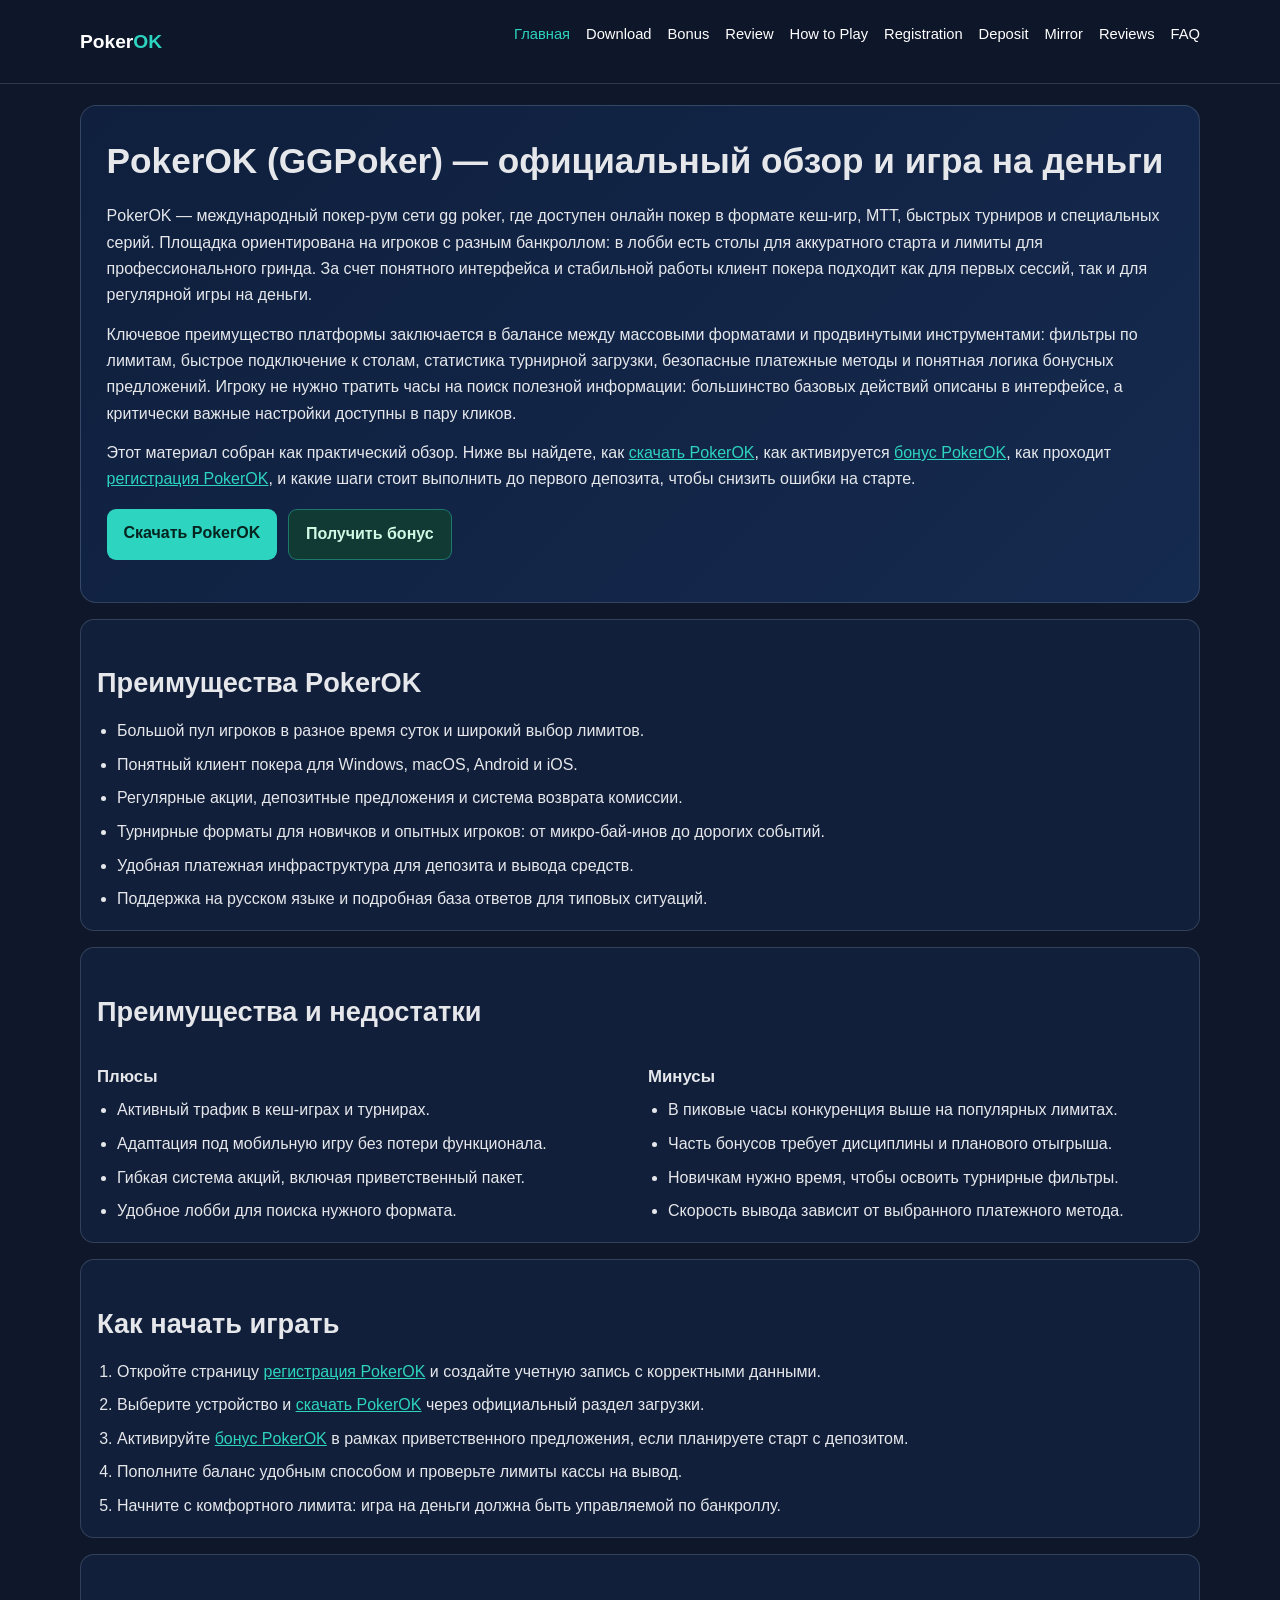
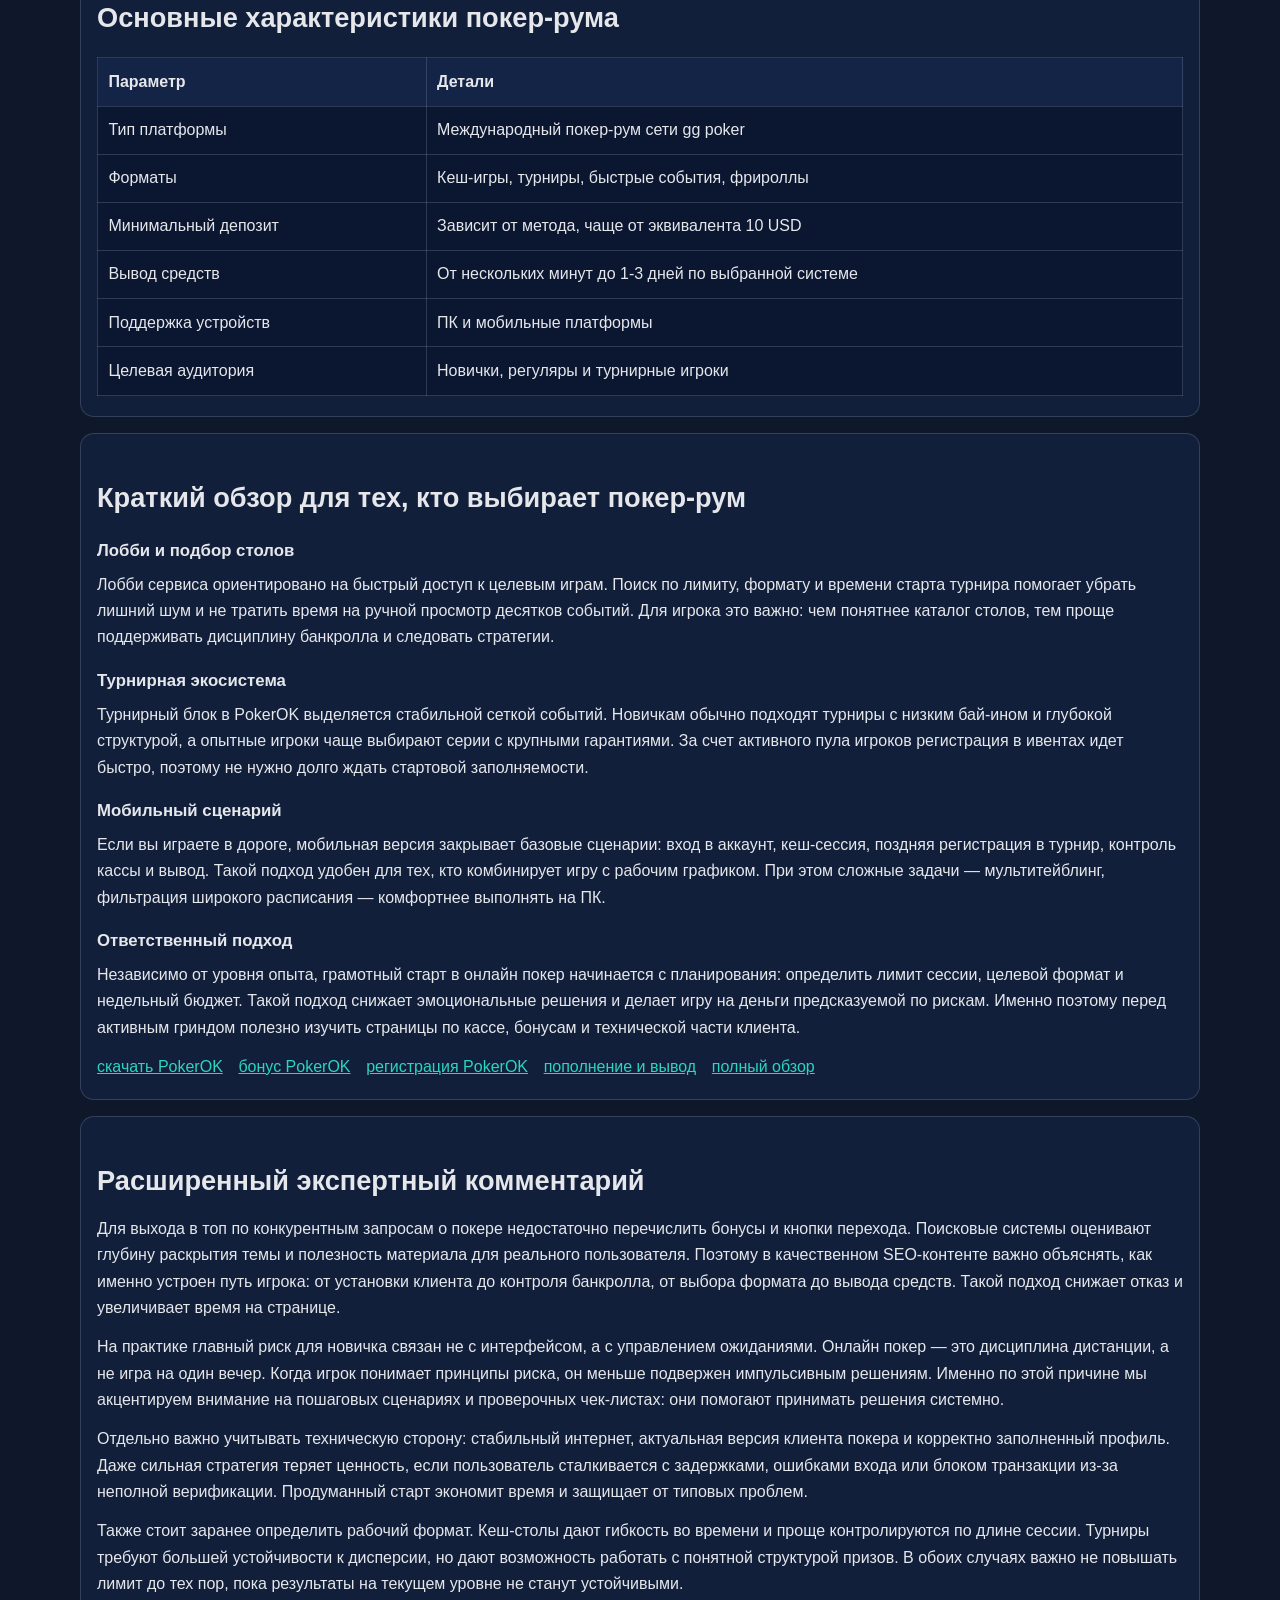
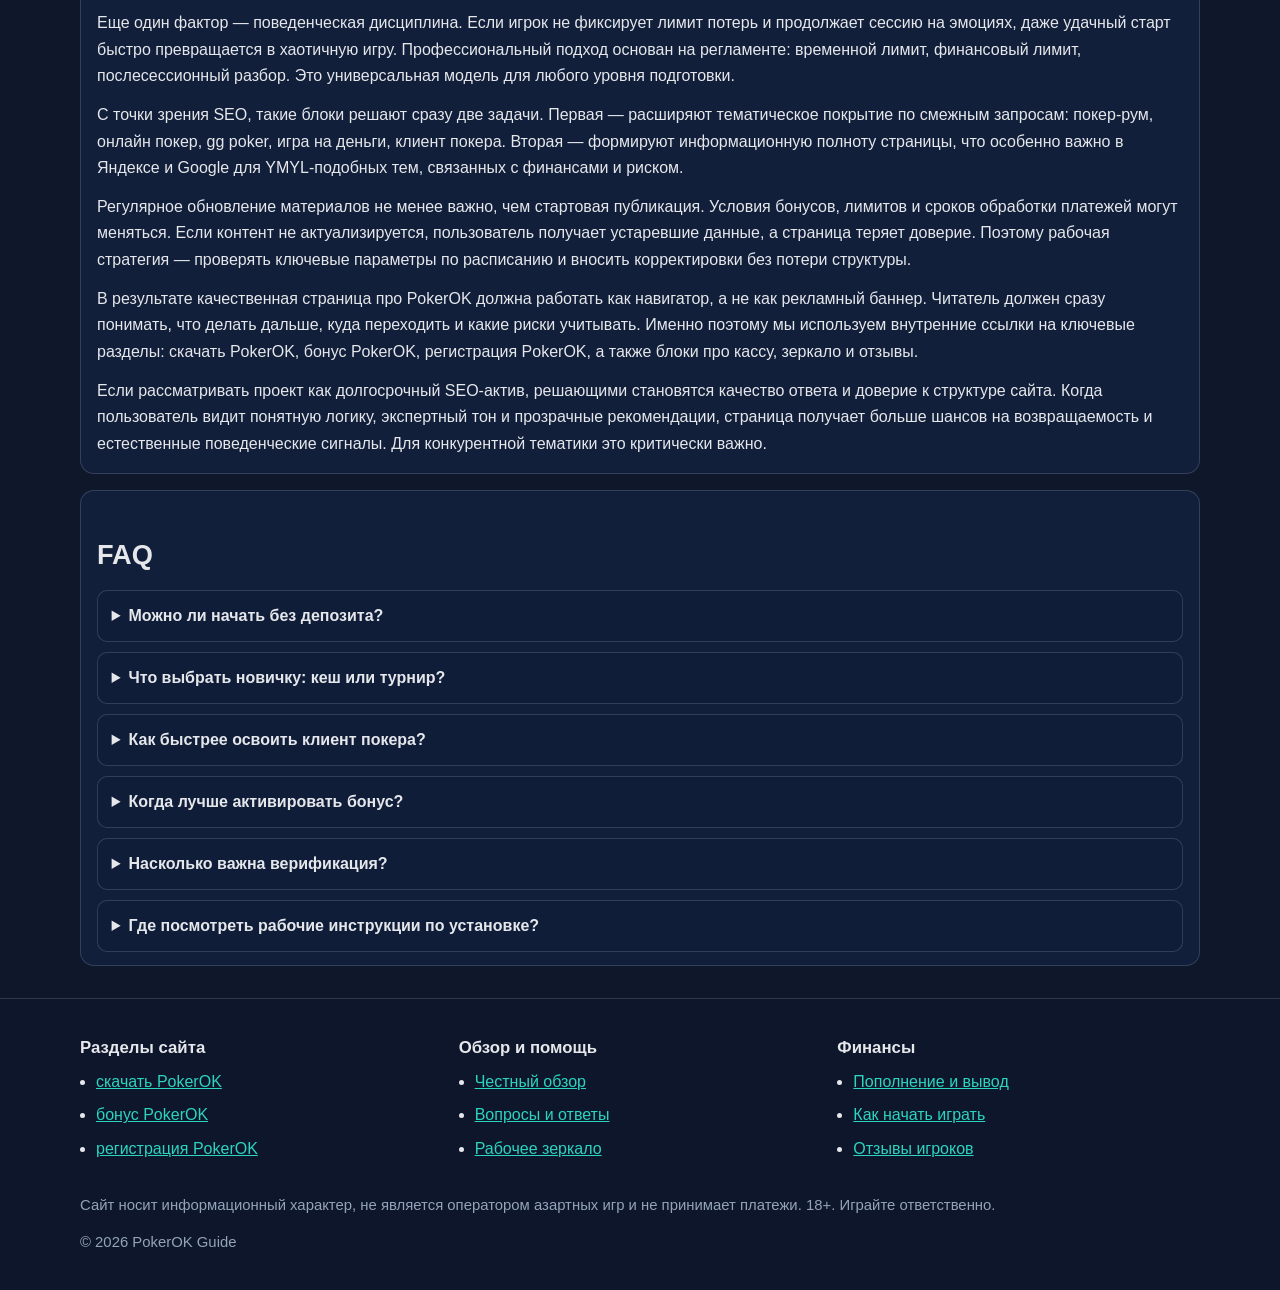
==== index.html @ 64533753 "Add files via upload" ====
<!doctype html>
<html lang="ru">
<head>
    <meta charset="UTF-8">
    <meta name="viewport" content="width=device-width, initial-scale=1.0">
    <title>PokerOK (GGPoker) — официальный обзор и бонусы</title>
    <meta name="description" content="PokerOK (GGPoker): обзор покер-рума, игра на деньги, бонусы, турнирные форматы и пошаговый старт для новичков и опытных игроков.">
    <meta name="robots" content="index,follow,max-snippet:-1,max-image-preview:large,max-video-preview:-1">
    <link rel="canonical" href="https://pokerok077.vercel.app/">
    <meta property="og:type" content="website">
    <meta property="og:locale" content="ru_RU">
    <meta property="og:site_name" content="PokerOK Guide">
    <meta property="og:title" content="PokerOK (GGPoker) — официальный обзор и бонусы">
    <meta property="og:description" content="PokerOK (GGPoker): обзор покер-рума, игра на деньги, бонусы, турнирные форматы и пошаговый старт для новичков и опытных игроков.">
    <meta property="og:url" content="https://pokerok077.vercel.app/">
    <meta name="twitter:card" content="summary_large_image">
    <meta name="twitter:title" content="PokerOK (GGPoker) — официальный обзор и бонусы">
    <meta name="twitter:description" content="PokerOK (GGPoker): обзор покер-рума, игра на деньги, бонусы, турнирные форматы и пошаговый старт для новичков и опытных игроков.">
    <link rel="stylesheet" href="style.css">
</head>
<body>
<header class="site-header">
    <div class="container header-inner">
        <a class="logo" href="index.html">Poker<span>OK</span></a>
        <button class="nav-toggle" data-nav-toggle>Меню</button>
        <nav class="site-nav" data-nav>
            <ul>
                <li><a class="active" href="index.html">Главная</a></li>
                <li><a href="download.html">Download</a></li>
                <li><a href="bonus.html">Bonus</a></li>
                <li><a href="review.html">Review</a></li>
                <li><a href="how-to-play.html">How to Play</a></li>
                <li><a href="registration.html">Registration</a></li>
                <li><a href="deposit-withdrawal.html">Deposit</a></li>
                <li><a href="mirror.html">Mirror</a></li>
                <li><a href="reviews.html">Reviews</a></li>
                <li><a href="faq.html">FAQ</a></li>
            </ul>
        </nav>
    </div>
</header>

<main class="container">
    <section class="hero">
        <h1>PokerOK (GGPoker) — официальный обзор и игра на деньги</h1>
        <p>PokerOK — международный покер-рум сети gg poker, где доступен онлайн покер в формате кеш-игр, МТТ, быстрых турниров и специальных серий. Площадка ориентирована на игроков с разным банкроллом: в лобби есть столы для аккуратного старта и лимиты для профессионального гринда. За счет понятного интерфейса и стабильной работы клиент покера подходит как для первых сессий, так и для регулярной игры на деньги.</p>
        <p>Ключевое преимущество платформы заключается в балансе между массовыми форматами и продвинутыми инструментами: фильтры по лимитам, быстрое подключение к столам, статистика турнирной загрузки, безопасные платежные методы и понятная логика бонусных предложений. Игроку не нужно тратить часы на поиск полезной информации: большинство базовых действий описаны в интерфейсе, а критически важные настройки доступны в пару кликов.</p>
        <p>Этот материал собран как практический обзор. Ниже вы найдете, как <a href="download.html">скачать PokerOK</a>, как активируется <a href="bonus.html">бонус PokerOK</a>, как проходит <a href="registration.html">регистрация PokerOK</a>, и какие шаги стоит выполнить до первого депозита, чтобы снизить ошибки на старте.</p>
        <div class="cta-row">
            <a class="btn" href="https://h0xhaw0za1kg7e.xyz/click/694a872d6bcc637bcb2f4842/4594/16630/subaccount?promocode=POKER2026" target="_blank" rel="nofollow sponsored noopener noreferrer">Скачать PokerOK</a>
            <a class="btn secondary" href="https://h0xhaw0za1kg7e.xyz/click/694a872d6bcc637bcb2f4842/4594/16630/subaccount?promocode=POKER2026" target="_blank" rel="nofollow sponsored noopener noreferrer">Получить бонус</a>
        </div>
    </section>

    <section class="card">
        <h2>Преимущества PokerOK</h2>
        <ul>
            <li>Большой пул игроков в разное время суток и широкий выбор лимитов.</li>
            <li>Понятный клиент покера для Windows, macOS, Android и iOS.</li>
            <li>Регулярные акции, депозитные предложения и система возврата комиссии.</li>
            <li>Турнирные форматы для новичков и опытных игроков: от микро-бай-инов до дорогих событий.</li>
            <li>Удобная платежная инфраструктура для депозита и вывода средств.</li>
            <li>Поддержка на русском языке и подробная база ответов для типовых ситуаций.</li>
        </ul>
    </section>

    <section class="card">
        <h2>Преимущества и недостатки</h2>
        <div class="pros-cons">
            <div>
                <h3>Плюсы</h3>
                <ul>
                    <li>Активный трафик в кеш-играх и турнирах.</li>
                    <li>Адаптация под мобильную игру без потери функционала.</li>
                    <li>Гибкая система акций, включая приветственный пакет.</li>
                    <li>Удобное лобби для поиска нужного формата.</li>
                </ul>
            </div>
            <div>
                <h3>Минусы</h3>
                <ul>
                    <li>В пиковые часы конкуренция выше на популярных лимитах.</li>
                    <li>Часть бонусов требует дисциплины и планового отыгрыша.</li>
                    <li>Новичкам нужно время, чтобы освоить турнирные фильтры.</li>
                    <li>Скорость вывода зависит от выбранного платежного метода.</li>
                </ul>
            </div>
        </div>
    </section>

    <section class="card">
        <h2>Как начать играть</h2>
        <ol>
            <li>Откройте страницу <a href="registration.html">регистрация PokerOK</a> и создайте учетную запись с корректными данными.</li>
            <li>Выберите устройство и <a href="download.html">скачать PokerOK</a> через официальный раздел загрузки.</li>
            <li>Активируйте <a href="bonus.html">бонус PokerOK</a> в рамках приветственного предложения, если планируете старт с депозитом.</li>
            <li>Пополните баланс удобным способом и проверьте лимиты кассы на вывод.</li>
            <li>Начните с комфортного лимита: игра на деньги должна быть управляемой по банкроллу.</li>
        </ol>
    </section>

    <section class="card">
        <h2>Основные характеристики покер-рума</h2>
        <table>
            <tr><th>Параметр</th><th>Детали</th></tr>
            <tr><td>Тип платформы</td><td>Международный покер-рум сети gg poker</td></tr>
            <tr><td>Форматы</td><td>Кеш-игры, турниры, быстрые события, фрироллы</td></tr>
            <tr><td>Минимальный депозит</td><td>Зависит от метода, чаще от эквивалента 10 USD</td></tr>
            <tr><td>Вывод средств</td><td>От нескольких минут до 1-3 дней по выбранной системе</td></tr>
            <tr><td>Поддержка устройств</td><td>ПК и мобильные платформы</td></tr>
            <tr><td>Целевая аудитория</td><td>Новички, регуляры и турнирные игроки</td></tr>
        </table>
    </section>

    <section class="card">
        <h2>Краткий обзор для тех, кто выбирает покер-рум</h2>
        <h3>Лобби и подбор столов</h3>
        <p>Лобби сервиса ориентировано на быстрый доступ к целевым играм. Поиск по лимиту, формату и времени старта турнира помогает убрать лишний шум и не тратить время на ручной просмотр десятков событий. Для игрока это важно: чем понятнее каталог столов, тем проще поддерживать дисциплину банкролла и следовать стратегии.</p>
        <h3>Турнирная экосистема</h3>
        <p>Турнирный блок в PokerOK выделяется стабильной сеткой событий. Новичкам обычно подходят турниры с низким бай-ином и глубокой структурой, а опытные игроки чаще выбирают серии с крупными гарантиями. За счет активного пула игроков регистрация в ивентах идет быстро, поэтому не нужно долго ждать стартовой заполняемости.</p>
        <h3>Мобильный сценарий</h3>
        <p>Если вы играете в дороге, мобильная версия закрывает базовые сценарии: вход в аккаунт, кеш-сессия, поздняя регистрация в турнир, контроль кассы и вывод. Такой подход удобен для тех, кто комбинирует игру с рабочим графиком. При этом сложные задачи — мультитейблинг, фильтрация широкого расписания — комфортнее выполнять на ПК.</p>
        <h3>Ответственный подход</h3>
        <p>Независимо от уровня опыта, грамотный старт в онлайн покер начинается с планирования: определить лимит сессии, целевой формат и недельный бюджет. Такой подход снижает эмоциональные решения и делает игру на деньги предсказуемой по рискам. Именно поэтому перед активным гриндом полезно изучить страницы по кассе, бонусам и технической части клиента.</p>
        <div class="links-line">
            <a href="download.html">скачать PokerOK</a>
            <a href="bonus.html">бонус PokerOK</a>
            <a href="registration.html">регистрация PokerOK</a>
            <a href="deposit-withdrawal.html">пополнение и вывод</a>
            <a href="review.html">полный обзор</a>
        </div>
    </section>

    <section class="card">
        <h2>Расширенный экспертный комментарий</h2>
        <p>Для выхода в топ по конкурентным запросам о покере недостаточно перечислить бонусы и кнопки перехода. Поисковые системы оценивают глубину раскрытия темы и полезность материала для реального пользователя. Поэтому в качественном SEO-контенте важно объяснять, как именно устроен путь игрока: от установки клиента до контроля банкролла, от выбора формата до вывода средств. Такой подход снижает отказ и увеличивает время на странице.</p>
        <p>На практике главный риск для новичка связан не с интерфейсом, а с управлением ожиданиями. Онлайн покер — это дисциплина дистанции, а не игра на один вечер. Когда игрок понимает принципы риска, он меньше подвержен импульсивным решениям. Именно по этой причине мы акцентируем внимание на пошаговых сценариях и проверочных чек-листах: они помогают принимать решения системно.</p>
        <p>Отдельно важно учитывать техническую сторону: стабильный интернет, актуальная версия клиента покера и корректно заполненный профиль. Даже сильная стратегия теряет ценность, если пользователь сталкивается с задержками, ошибками входа или блоком транзакции из-за неполной верификации. Продуманный старт экономит время и защищает от типовых проблем.</p>
        <p>Также стоит заранее определить рабочий формат. Кеш-столы дают гибкость во времени и проще контролируются по длине сессии. Турниры требуют большей устойчивости к дисперсии, но дают возможность работать с понятной структурой призов. В обоих случаях важно не повышать лимит до тех пор, пока результаты на текущем уровне не станут устойчивыми.</p>
        <p>Еще один фактор — поведенческая дисциплина. Если игрок не фиксирует лимит потерь и продолжает сессию на эмоциях, даже удачный старт быстро превращается в хаотичную игру. Профессиональный подход основан на регламенте: временной лимит, финансовый лимит, послесессионный разбор. Это универсальная модель для любого уровня подготовки.</p>
        <p>С точки зрения SEO, такие блоки решают сразу две задачи. Первая — расширяют тематическое покрытие по смежным запросам: покер-рум, онлайн покер, gg poker, игра на деньги, клиент покера. Вторая — формируют информационную полноту страницы, что особенно важно в Яндексе и Google для YMYL-подобных тем, связанных с финансами и риском.</p>
        <p>Регулярное обновление материалов не менее важно, чем стартовая публикация. Условия бонусов, лимитов и сроков обработки платежей могут меняться. Если контент не актуализируется, пользователь получает устаревшие данные, а страница теряет доверие. Поэтому рабочая стратегия — проверять ключевые параметры по расписанию и вносить корректировки без потери структуры.</p>
        <p>В результате качественная страница про PokerOK должна работать как навигатор, а не как рекламный баннер. Читатель должен сразу понимать, что делать дальше, куда переходить и какие риски учитывать. Именно поэтому мы используем внутренние ссылки на ключевые разделы: скачать PokerOK, бонус PokerOK, регистрация PokerOK, а также блоки про кассу, зеркало и отзывы.</p>
        <p>Если рассматривать проект как долгосрочный SEO-актив, решающими становятся качество ответа и доверие к структуре сайта. Когда пользователь видит понятную логику, экспертный тон и прозрачные рекомендации, страница получает больше шансов на возвращаемость и естественные поведенческие сигналы. Для конкурентной тематики это критически важно.</p>
    </section>

    <section class="card faq">
        <h2>FAQ</h2>
        <details><summary>Можно ли начать без депозита?</summary><p>Да, можно изучить интерфейс и тренировочные режимы, а затем перейти в игру на деньги после настройки банкролла и изучения правил.</p></details>
        <details><summary>Что выбрать новичку: кеш или турнир?</summary><p>Для старта чаще комфортны низкие лимиты кеш-игр и небольшие турниры с понятной структурой. Это упрощает обучение и контроль расходов.</p></details>
        <details><summary>Как быстрее освоить клиент покера?</summary><p>Сначала настройте фильтры лобби, валюту и уведомления, затем играйте короткие сессии и фиксируйте результаты для анализа.</p></details>
        <details><summary>Когда лучше активировать бонус?</summary><p>Перед первым депозитом, чтобы условия предложения учитывались с первой транзакции и не терялись из-за пропуска шага регистрации.</p></details>
        <details><summary>Насколько важна верификация?</summary><p>Верификация критична для стабильного вывода средств и подтверждения безопасности аккаунта. Лучше пройти ее сразу после регистрации.</p></details>
        <details><summary>Где посмотреть рабочие инструкции по установке?</summary><p>Подробный порядок установки и выбор платформы размещены на странице загрузки с отдельными сценариями для ПК и телефона.</p></details>
    </section>
</main>

<footer class="site-footer">
    <div class="container footer-inner">
        <div class="footer-grid">
            <div>
                <h3>Разделы сайта</h3>
                <ul>
                    <li><a href="download.html">скачать PokerOK</a></li>
                    <li><a href="bonus.html">бонус PokerOK</a></li>
                    <li><a href="registration.html">регистрация PokerOK</a></li>
                </ul>
            </div>
            <div>
                <h3>Обзор и помощь</h3>
                <ul>
                    <li><a href="review.html">Честный обзор</a></li>
                    <li><a href="faq.html">Вопросы и ответы</a></li>
                    <li><a href="mirror.html">Рабочее зеркало</a></li>
                </ul>
            </div>
            <div>
                <h3>Финансы</h3>
                <ul>
                    <li><a href="deposit-withdrawal.html">Пополнение и вывод</a></li>
                    <li><a href="how-to-play.html">Как начать играть</a></li>
                    <li><a href="reviews.html">Отзывы игроков</a></li>
                </ul>
            </div>
        </div>
        <p class="muted">Сайт носит информационный характер, не является оператором азартных игр и не принимает платежи. 18+. Играйте ответственно.</p>
        <p class="muted">© <span data-current-year></span> PokerOK Guide</p>
    </div>
</footer>

<script type="application/ld+json">
{
  "@context": "https://schema.org",
  "@type": "FAQPage",
  "mainEntity": [
    { "@type": "Question", "name": "Можно ли начать без депозита?", "acceptedAnswer": { "@type": "Answer", "text": "Да, можно изучить интерфейс и тренировочные режимы, а затем перейти в игру на деньги." } },
    { "@type": "Question", "name": "Что выбрать новичку: кеш или турнир?", "acceptedAnswer": { "@type": "Answer", "text": "Для старта подходят низкие лимиты кеш-игр и небольшие турниры с понятной структурой." } },
    { "@type": "Question", "name": "Как быстрее освоить клиент покера?", "acceptedAnswer": { "@type": "Answer", "text": "Настройте фильтры лобби, валюту и уведомления, затем играйте короткие сессии." } },
    { "@type": "Question", "name": "Когда лучше активировать бонус?", "acceptedAnswer": { "@type": "Answer", "text": "Перед первым депозитом, чтобы условия предложения учитывались сразу." } },
    { "@type": "Question", "name": "Насколько важна верификация?", "acceptedAnswer": { "@type": "Answer", "text": "Верификация нужна для стабильного вывода средств и защиты аккаунта." } }
  ]
}
</script>
<script src="script.js"></script>
</body>
</html>
---- style.css ----
:root {
    --bg: #0f172a;
    --card: #111f3a;
    --text: #e5e7eb;
    --muted: #94a3b8;
    --line: rgba(148, 163, 184, 0.25);
    --accent: #2dd4bf;
    --accent-2: #22c55e;
}

* {
    box-sizing: border-box;
    margin: 0;
    padding: 0;
}

body {
    font-family: Arial, sans-serif;
    background: var(--bg);
    color: var(--text);
    line-height: 1.65;
}

a {
    color: var(--accent);
}

.container {
    width: min(1120px, 92%);
    margin: 0 auto;
}

.site-header {
    position: sticky;
    top: 0;
    z-index: 20;
    background: rgba(15, 23, 42, 0.95);
    border-bottom: 1px solid var(--line);
}

.header-inner {
    display: flex;
    justify-content: space-between;
    align-items: center;
    gap: 1rem;
    padding: 0.9rem 0;
}

.logo {
    color: #fff;
    text-decoration: none;
    font-weight: 700;
    font-size: 1.2rem;
}

.logo span {
    color: var(--accent);
}

.nav-toggle {
    display: none;
    background: transparent;
    color: #fff;
    border: 1px solid var(--line);
    border-radius: 8px;
    padding: 0.35rem 0.65rem;
}

.site-nav ul {
    display: flex;
    list-style: none;
    flex-wrap: wrap;
    gap: 0.55rem 1rem;
}

.site-nav a {
    color: #fff;
    text-decoration: none;
    font-size: 0.92rem;
}

.site-nav a.active {
    color: var(--accent);
}

.hero {
    margin: 1.3rem 0 1rem;
    padding: 1.6rem;
    border: 1px solid var(--line);
    border-radius: 16px;
    background: linear-gradient(135deg, #0f1f3d, #152a4f);
}

h1 {
    font-size: clamp(1.55rem, 2.8vw, 2.2rem);
    margin-bottom: 0.85rem;
}

h2 {
    margin: 1.6rem 0 0.75rem;
    font-size: clamp(1.3rem, 2.2vw, 1.7rem);
}

h3 {
    margin: 1rem 0 0.45rem;
    font-size: 1.05rem;
}

p {
    margin-bottom: 0.8rem;
}

.card {
    margin: 1rem 0;
    padding: 1rem 1rem 0.2rem;
    border: 1px solid var(--line);
    border-radius: 14px;
    background: var(--card);
}

ul, ol {
    margin: 0.4rem 0 0.9rem 1.25rem;
}

li {
    margin-bottom: 0.45rem;
}

.pros-cons {
    display: grid;
    grid-template-columns: repeat(2, minmax(0, 1fr));
    gap: 1rem;
}

table {
    width: 100%;
    border-collapse: collapse;
    margin: 1rem 0 1.1rem;
    background: #0b1630;
    border: 1px solid var(--line);
}

th, td {
    padding: 0.65rem;
    border: 1px solid var(--line);
    text-align: left;
    vertical-align: top;
}

th {
    background: #142447;
}

.cta-row {
    display: flex;
    flex-wrap: wrap;
    gap: 0.7rem;
    margin: 1rem 0;
}

.btn {
    display: inline-block;
    text-decoration: none;
    color: #05231f;
    background: var(--accent);
    padding: 0.72rem 1.05rem;
    border-radius: 9px;
    font-weight: 700;
}

.btn.secondary {
    background: #123a34;
    color: #d1fae5;
    border: 1px solid rgba(45, 212, 191, 0.4);
}

.links-line {
    margin: 0.8rem 0 1rem;
}

.links-line a {
    margin-right: 0.7rem;
}

.faq details {
    border: 1px solid var(--line);
    border-radius: 10px;
    margin-bottom: 0.6rem;
    background: #0f1d39;
}

.faq summary {
    cursor: pointer;
    font-weight: 700;
    padding: 0.75rem 0.85rem;
}

.faq p {
    padding: 0 0.85rem 0.8rem;
}

.site-footer {
    margin-top: 2rem;
    border-top: 1px solid var(--line);
    background: #0d162a;
}

.footer-inner {
    padding: 1.2rem 0 1.4rem;
}

.footer-grid {
    display: grid;
    grid-template-columns: repeat(3, minmax(0, 1fr));
    gap: 1rem;
    margin-bottom: 1rem;
}

.footer-grid ul {
    margin-left: 1rem;
}

.muted {
    color: var(--muted);
    font-size: 0.93rem;
}

@media (max-width: 860px) {
    .nav-toggle {
        display: inline-block;
    }
    .site-nav {
        display: none;
        width: 100%;
    }
    .site-nav.open {
        display: block;
    }
    .site-nav ul {
        padding-top: 0.6rem;
        border-top: 1px solid var(--line);
        flex-direction: column;
    }
    .header-inner {
        flex-wrap: wrap;
    }
    .pros-cons,
    .footer-grid {
        grid-template-columns: 1fr;
    }
}
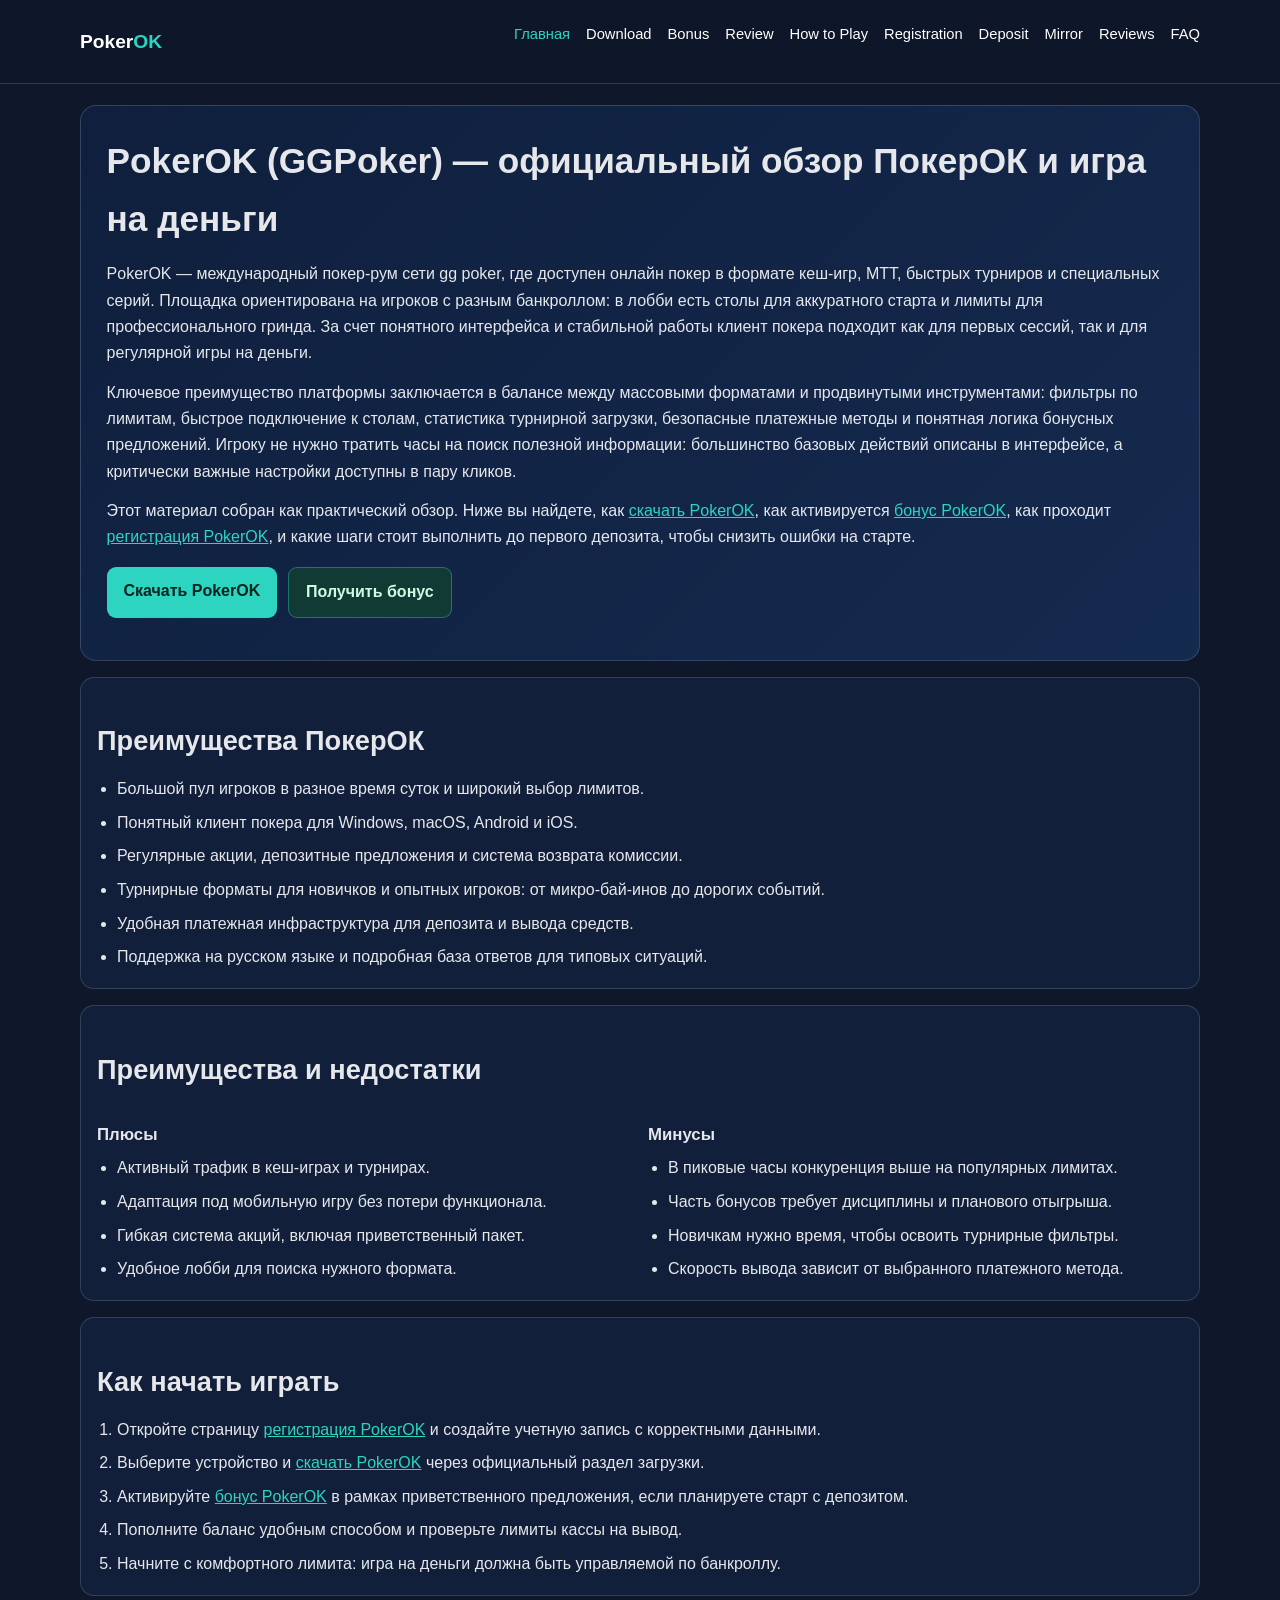
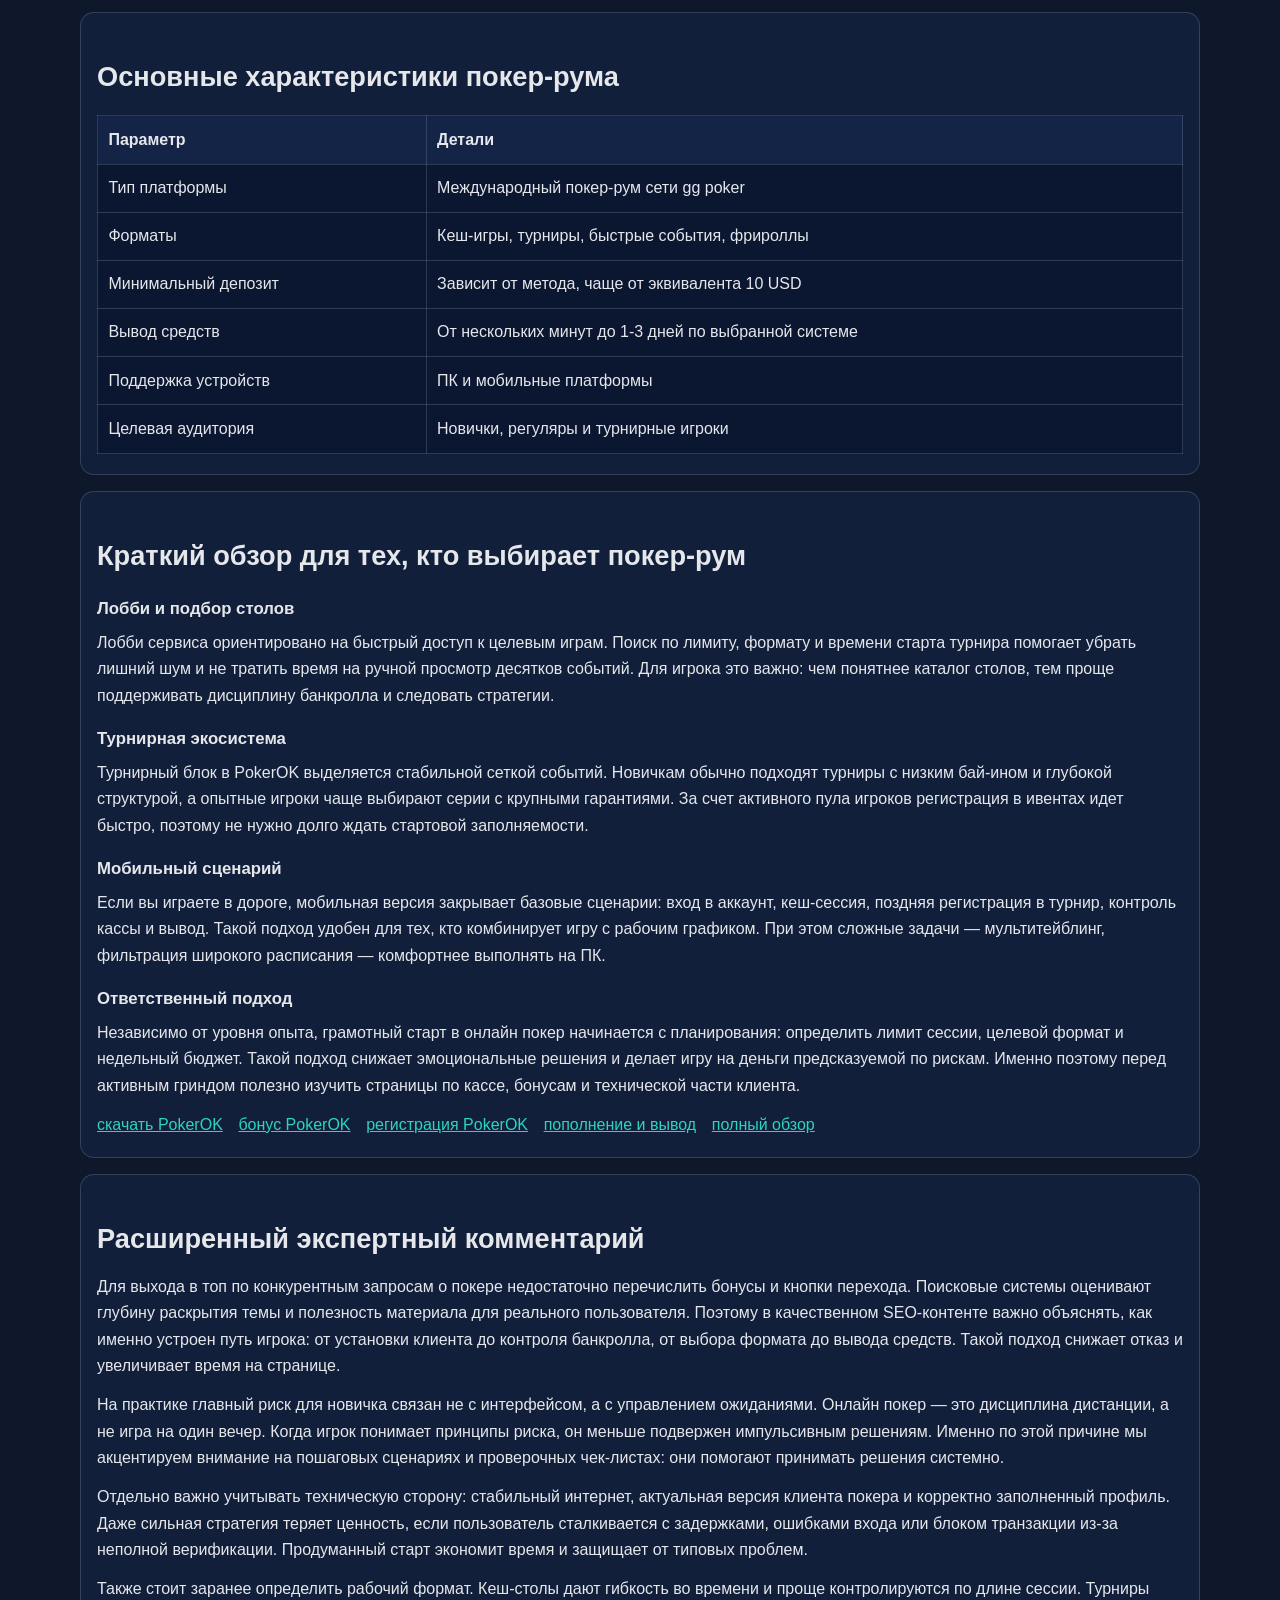
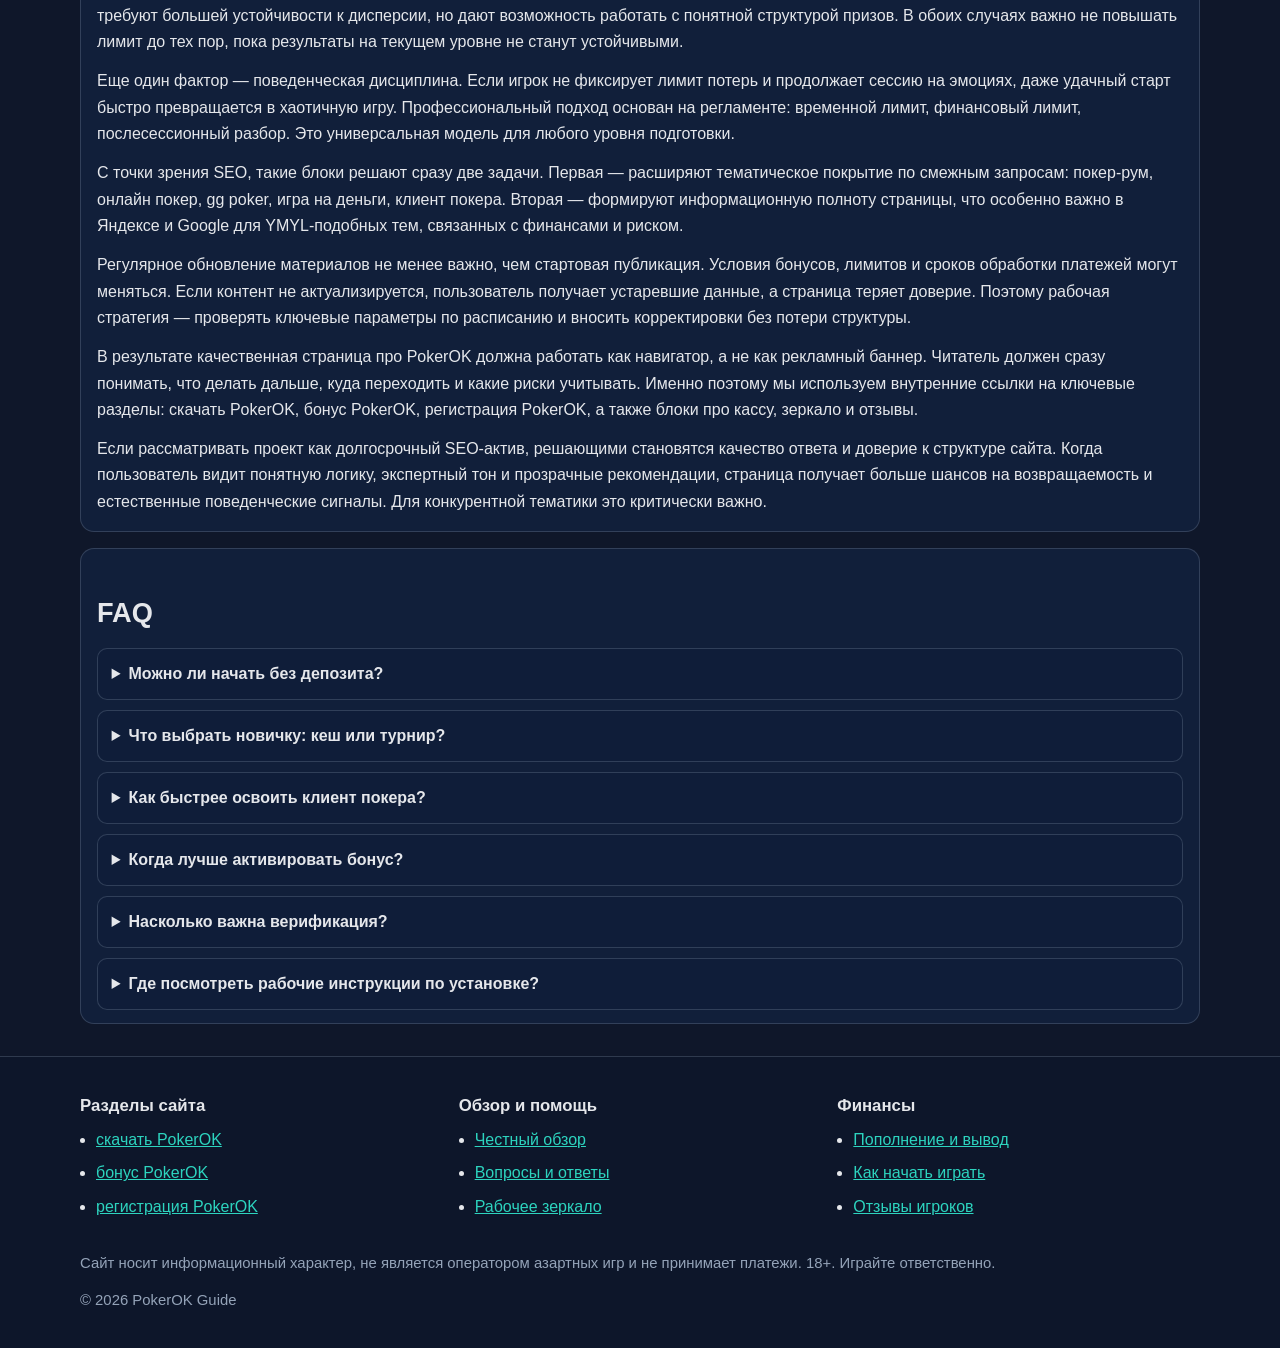
==== commit 8858427b: "Update index.html" ====
--- a/index.html
+++ b/index.html
@@ -3,18 +3,18 @@
 <head>
     <meta charset="UTF-8">
     <meta name="viewport" content="width=device-width, initial-scale=1.0">
-    <title>PokerOK (GGPoker) — официальный обзор и бонусы</title>
-    <meta name="description" content="PokerOK (GGPoker): обзор покер-рума, игра на деньги, бонусы, турнирные форматы и пошаговый старт для новичков и опытных игроков.">
+    <title>PokerOK (GGPoker) — официальный сайт обзор и бонусы ПокерОК</title>
+    <meta name="description" content="PokerOK (GGPoker): обзор ПокерОК, игра на деньги, бонусы, турнирные форматы и пошаговый старт для новичков и опытных игроков.">
     <meta name="robots" content="index,follow,max-snippet:-1,max-image-preview:large,max-video-preview:-1">
     <link rel="canonical" href="https://pokerok077.vercel.app/">
     <meta property="og:type" content="website">
     <meta property="og:locale" content="ru_RU">
     <meta property="og:site_name" content="PokerOK Guide">
-    <meta property="og:title" content="PokerOK (GGPoker) — официальный обзор и бонусы">
+    <meta property="og:title" content="PokerOK (GGPoker) — официальный сайт обзор и бонусы ПокерОК">
     <meta property="og:description" content="PokerOK (GGPoker): обзор покер-рума, игра на деньги, бонусы, турнирные форматы и пошаговый старт для новичков и опытных игроков.">
     <meta property="og:url" content="https://pokerok077.vercel.app/">
     <meta name="twitter:card" content="summary_large_image">
-    <meta name="twitter:title" content="PokerOK (GGPoker) — официальный обзор и бонусы">
+    <meta name="twitter:title" content="PokerOK (GGPoker) — официальный сайт обзор и бонусы ПокерОК">
     <meta name="twitter:description" content="PokerOK (GGPoker): обзор покер-рума, игра на деньги, бонусы, турнирные форматы и пошаговый старт для новичков и опытных игроков.">
     <link rel="stylesheet" href="style.css">
 </head>
@@ -42,7 +42,7 @@
 
 <main class="container">
     <section class="hero">
-        <h1>PokerOK (GGPoker) — официальный обзор и игра на деньги</h1>
+        <h1>PokerOK (GGPoker) — официальный обзор ПокерОК и игра на деньги</h1>
         <p>PokerOK — международный покер-рум сети gg poker, где доступен онлайн покер в формате кеш-игр, МТТ, быстрых турниров и специальных серий. Площадка ориентирована на игроков с разным банкроллом: в лобби есть столы для аккуратного старта и лимиты для профессионального гринда. За счет понятного интерфейса и стабильной работы клиент покера подходит как для первых сессий, так и для регулярной игры на деньги.</p>
         <p>Ключевое преимущество платформы заключается в балансе между массовыми форматами и продвинутыми инструментами: фильтры по лимитам, быстрое подключение к столам, статистика турнирной загрузки, безопасные платежные методы и понятная логика бонусных предложений. Игроку не нужно тратить часы на поиск полезной информации: большинство базовых действий описаны в интерфейсе, а критически важные настройки доступны в пару кликов.</p>
         <p>Этот материал собран как практический обзор. Ниже вы найдете, как <a href="download.html">скачать PokerOK</a>, как активируется <a href="bonus.html">бонус PokerOK</a>, как проходит <a href="registration.html">регистрация PokerOK</a>, и какие шаги стоит выполнить до первого депозита, чтобы снизить ошибки на старте.</p>
@@ -53,7 +53,7 @@
     </section>
 
     <section class="card">
-        <h2>Преимущества PokerOK</h2>
+        <h2>Преимущества ПокерОК</h2>
         <ul>
             <li>Большой пул игроков в разное время суток и широкий выбор лимитов.</li>
             <li>Понятный клиент покера для Windows, macOS, Android и iOS.</li>
